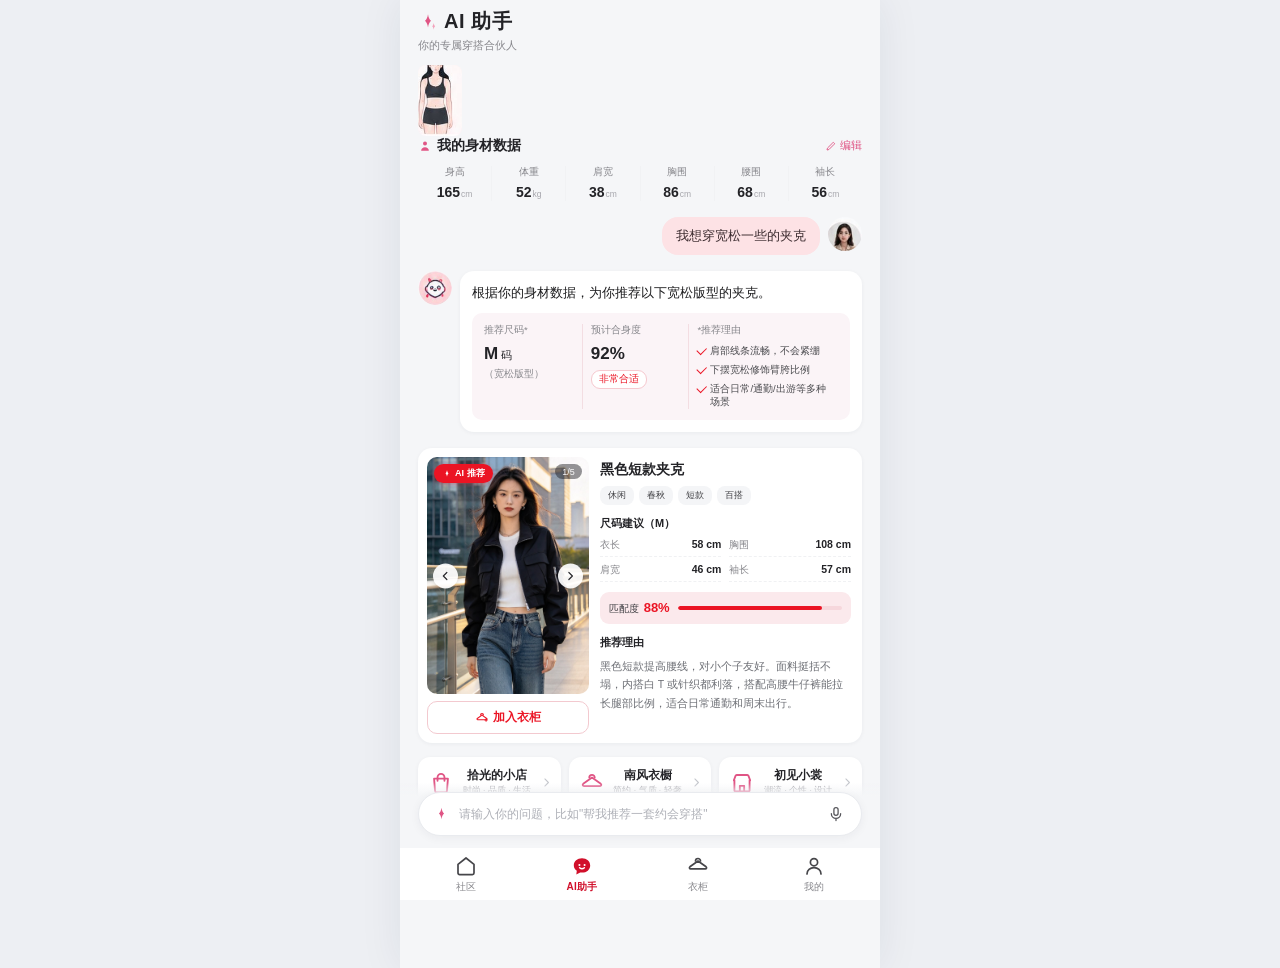
==== ai.html @ d9ad6626 "feat: 衣境前端（单页应用 + API 数据层 + 五大页面）" ====
<!DOCTYPE html>
<html lang="zh-CN">
<head>
  <meta charset="UTF-8">
  <meta name="viewport" content="width=device-width, initial-scale=1.0, viewport-fit=cover">
  <meta name="theme-color" content="#F5F6F8">
  <title>AI 助手</title>
  <link rel="stylesheet" href="css/style.css">
  <link rel="stylesheet" href="css/sheet.css">
  <link rel="stylesheet" href="css/ai.css">
</head>
<body>
  <div class="app ai2-app">

    <!-- 页头 -->
    <header class="ai2-header">
      <div class="ai2-titles">
        <h1>
          <svg class="spark" viewBox="0 0 24 24" width="20" height="20" aria-hidden="true">
            <path d="M12 2.6c.5 3.8 1.8 6.4 3.6 8-1.8 1.6-3.1 4.2-3.6 8-.5-3.8-1.8-6.4-3.6-8 1.8-1.6 3.1-4.2 3.6-8z" fill="#E05585"/>
            <path d="M18.8 13.2c.3 1.9.9 3.2 1.8 4-1 .8-1.5 2.1-1.8 4-.3-1.9-.9-3.2-1.8-4 1-.8 1.5-2.1 1.8-4z" fill="#F2A3BC"/>
          </svg>
          AI 助手
        </h1>
        <p>你的专属穿搭合伙人</p>
      </div>
    </header>

    <main class="ai2-main" id="ai2Main">

      <!-- 我的身材数据 -->
      <section class="body-card">
        <div class="body-left">
          <img class="body-img" src="images/body-silhouette.png" alt="身材剪影">
        </div>
        <div class="body-right">
          <div class="body-head">
            <h2>
              <svg viewBox="0 0 24 24" width="14" height="14" aria-hidden="true">
                <circle cx="12" cy="7.6" r="3.4" fill="#E05585"/>
                <path d="M5.4 20c0-3.6 3-6 6.6-6s6.6 2.4 6.6 6z" fill="#E05585"/>
              </svg>
              我的身材数据
            </h2>
            <button class="edit-btn" id="btnEditBody">
              <svg viewBox="0 0 24 24" width="12" height="12"><path d="M4 20l.9-3.8L15.6 5.5a1.6 1.6 0 0 1 2.3 0l.6.6a1.6 1.6 0 0 1 0 2.3L7.8 19.1z" fill="none" stroke="currentColor" stroke-width="1.8" stroke-linejoin="round"/></svg>
              编辑
            </button>
          </div>
          <div class="body-metrics">
            <div class="metric"><span class="m-label">身高</span><p><b>165</b><i>cm</i></p></div>
            <div class="metric"><span class="m-label">体重</span><p><b>52</b><i>kg</i></p></div>
            <div class="metric"><span class="m-label">肩宽</span><p><b>38</b><i>cm</i></p></div>
            <div class="metric"><span class="m-label">胸围</span><p><b>86</b><i>cm</i></p></div>
            <div class="metric"><span class="m-label">腰围</span><p><b>68</b><i>cm</i></p></div>
            <div class="metric"><span class="m-label">袖长</span><p><b>56</b><i>cm</i></p></div>
          </div>
        </div>
      </section>

      <!-- 对话与推荐结果（新消息插入此容器末尾） -->
      <div id="ai2Msgs" class="ai2-msgs">

        <div class="msg-row row-user">
          <div class="bubble-user2">我想穿宽松一些的夹克</div>
          <img class="msg-av" src="images/user-avatar.jpg" alt="用户头像">
        </div>

        <div class="msg-row row-ai">
          <img class="msg-av" src="images/ai-avatar-2.jpg" alt="AI 头像">
          <div class="ai-reply">
            <p class="reply-text">根据你的身材数据，为你推荐以下宽松版型的夹克。</p>
            <div class="size-strip">
              <div class="ss-col">
                <span class="ss-label">推荐尺码*</span>
                <p class="ss-value"><b>M</b> 码</p>
                <span class="ss-sub">（宽松版型）</span>
              </div>
              <div class="ss-col">
                <span class="ss-label">预计合身度</span>
                <p class="ss-value"><b>92%</b></p>
                <span class="ss-badge">非常合适</span>
              </div>
              <div class="ss-col ss-col-reasons">
                <span class="ss-label">*推荐理由</span>
                <ul class="ss-reasons">
                  <li>肩部线条流畅，不会紧绷</li>
                  <li>下摆宽松修饰臂胯比例</li>
                  <li>适合日常/通勤/出游等多种场景</li>
                </ul>
              </div>
            </div>
          </div>
        </div>

        <!-- 推荐商品 -->
        <section class="product-card">
          <div class="p-gallery">
            <span class="p-flag">
              <svg viewBox="0 0 24 24" width="10" height="10" aria-hidden="true"><path d="M12 2.6c.5 3.8 1.8 6.4 3.6 8-1.8 1.6-3.1 4.2-3.6 8-.5-3.8-1.8-6.4-3.6-8 1.8-1.6 3.1-4.2 3.6-8z" fill="#fff"/></svg>
              AI 推荐
            </span>
            <span class="p-count" id="pCount">1/5</span>
            <img id="pImage" src="images/jack-1.jpg" alt="宽松拼色翻领夹克">
            <button class="p-nav p-prev" id="pPrev" aria-label="上一张">
              <svg viewBox="0 0 24 24" width="13" height="13"><path d="M14.5 5.5 8 12l6.5 6.5" fill="none" stroke="currentColor" stroke-width="2.2" stroke-linecap="round" stroke-linejoin="round"/></svg>
            </button>
            <button class="p-nav p-next" id="pNext" aria-label="下一张">
              <svg viewBox="0 0 24 24" width="13" height="13"><path d="m9 5.5 6.5 6.5L9 18.5" fill="none" stroke="currentColor" stroke-width="2.2" stroke-linecap="round" stroke-linejoin="round"/></svg>
            </button>
            <!-- 加入衣柜：位于轮播图正下方 -->
            <button class="add-closet-btn" id="btnAddCloset">
              <svg viewBox="0 0 24 24" width="14" height="14" aria-hidden="true">
                <path d="M14.5 7a2.5 2.5 0 1 0-5 0" fill="none" stroke="currentColor" stroke-width="1.8" stroke-linecap="round"/>
                <path d="M12 7 3.9 12.8c-.9.7-.4 2.1.7 2.1h14.8c1.1 0 1.6-1.4.7-2.1z" fill="none" stroke="currentColor" stroke-width="1.8" stroke-linejoin="round"/>
                <path d="M19 13.5v4M17 15.5h4" stroke="currentColor" stroke-width="1.8" stroke-linecap="round"/>
              </svg>
              加入衣柜
            </button>
          </div>
          <div class="p-detail">
            <h2 class="p-title" id="pTitle">宽松拼色翻领夹克</h2>
            <div class="p-chips" id="pChips">
              <span>休闲</span><span>春秋</span><span>宽松版型</span><span>百搭</span>
            </div>
            <h3 class="p-sub" id="pSizeTitle">尺码建议（M）</h3>
            <div class="p-size-table" id="pSizeTable">
              <p><span>衣长</span><b>66 cm</b></p>
              <p><span>胸围</span><b>118 cm</b></p>
              <p><span>肩宽</span><b>52 cm</b></p>
              <p><span>袖长</span><b>55 cm</b></p>
            </div>
            <div class="p-match" id="pMatch">
              <span class="pm-label">匹配度 <b id="pMatchNum">92%</b></span>
              <span class="pm-bar"><i id="pMatchBar" style="width:92%"></i></span>
            </div>
            <h3 class="p-sub">推荐理由</h3>
            <p class="p-reason" id="pReason">宽松落肩版型，能够很好地修饰肩部线条，同时对梨型身材友好，整体上身显瘦显气质，适合日常通勤和休闲场景。</p>
          </div>
        </section>
      </div>

      <!-- 推荐店铺（随商品切换） -->
      <section class="store-row" id="storeRow"></section>

      <div class="ai2-bottom-space"></div>
    </main>
  </div>

  <!-- 输入栏（固定） -->
  <div class="ai2-dock">
    <div class="ask2-bar">
      <svg class="ask2-star" viewBox="0 0 24 24" width="17" height="17" aria-hidden="true">
        <path d="M12 2.6c.5 3.8 1.8 6.4 3.6 8-1.8 1.6-3.1 4.2-3.6 8-.5-3.8-1.8-6.4-3.6-8 1.8-1.6 3.1-4.2 3.6-8z" fill="#E05585"/>
      </svg>
      <input id="ask2Input" type="text" placeholder='请输入你的问题，比如"帮我推荐一套约会穿搭"'
             autocomplete="off" enterkeyhint="send" aria-label="向 AI 助手提问">
      <button class="ask2-mic" id="ask2Mic" aria-label="语音输入">
        <svg viewBox="0 0 24 24" width="18" height="18">
          <rect x="9.2" y="3.4" width="5.6" height="10.4" rx="2.8" fill="none" stroke="currentColor" stroke-width="1.7"/>
          <path d="M5.8 11.6a6.2 6.2 0 0 0 12.4 0M12 17.8v3" fill="none" stroke="currentColor" stroke-width="1.7" stroke-linecap="round"/>
        </svg>
      </button>
    </div>
  </div>

  <!-- 底部导航 -->
  <nav class="tab-bar" id="tabBar" aria-label="底部导航">
    <button class="tab" data-tab="社区">
      <svg class="tab-ic" viewBox="0 0 24 24" width="24" height="24" aria-hidden="true">
        <path d="M4 10.4 12 4l8 6.4V19a1.6 1.6 0 0 1-1.6 1.6H5.6A1.6 1.6 0 0 1 4 19Z" fill="none" stroke="currentColor" stroke-width="1.7" stroke-linejoin="round"/>
      </svg>
      <span>社区</span>
    </button>
    <button class="tab is-active" data-tab="AI助手">
      <svg class="tab-ic" viewBox="0 0 24 24" width="24" height="24" aria-hidden="true">
        <path d="M12 4.2c-4.7 0-8.2 3-8.2 7 0 2.3 1.2 4.3 3 5.6l-.5 3.7 3.9-2.1c.6.1 1.2.2 1.8.2 4.7 0 8.2-3.1 8.2-7.2s-3.5-7.2-8.2-7.2z" fill="currentColor"/>
        <circle cx="9.4" cy="11" r="1.05" fill="#fff"/>
        <circle cx="14.6" cy="11" r="1.05" fill="#fff"/>
        <path d="M9.6 13.7c1.4 1.2 3.4 1.2 4.8 0" fill="none" stroke="#fff" stroke-width="1.4" stroke-linecap="round"/>
      </svg>
      <span>AI助手</span>
    </button>
    <button class="tab" data-tab="衣柜">
      <svg class="tab-ic" viewBox="0 0 24 24" width="24" height="24" aria-hidden="true">
        <path d="M14.5 7a2.5 2.5 0 1 0-5 0" fill="none" stroke="currentColor" stroke-width="1.7" stroke-linecap="round"/>
        <path d="M12 7 3.9 12.8c-.9.7-.4 2.1.7 2.1h14.8c1.1 0 1.6-1.4.7-2.1z" fill="none" stroke="currentColor" stroke-width="1.7" stroke-linejoin="round"/>
      </svg>
      <span>衣柜</span>
    </button>
    <button class="tab" data-tab="我的">
      <svg class="tab-ic" viewBox="0 0 24 24" width="24" height="24" aria-hidden="true">
        <circle cx="12" cy="8.2" r="3.6" fill="none" stroke="currentColor" stroke-width="1.7"/>
        <path d="M5 20c0-3.8 3.1-6.3 7-6.3s7 2.5 7 6.3" fill="none" stroke="currentColor" stroke-width="1.7" stroke-linecap="round"/>
      </svg>
      <span>我的</span>
    </button>
  </nav>

  <div class="toast" id="toast" role="status" aria-live="polite"></div>

  <script src="js/common.js"></script>
  <script src="js/api/client.js"></script>
  <script src="js/ui-sheet.js"></script>
  <script src="js/ai.js"></script>
</body>
</html>
---- css/style.css ----
/* ============================================================
   时尚穿搭社区 · 移动端 H5
   375px 视口基准，max-width 480 容器居中
   ============================================================ */

/* ---------- Design Tokens ---------- */
:root {
  --brand: #D1102B;              /* 主红：激活态 / 品牌色 */
  --brand-soft: #FEEBEF;         /* 场景激活浅粉底 */
  --bg-page: #FAFBFD;            /* 页面背景 */
  --bg-card: #FFFFFF;            /* 卡片 */
  --bg-fill: #F4F5F7;            /* 未选中 pill / 搜索框 */
  --bg-fill-press: #EAECEF;      /* 未选中按压态 */
  --text-1: #1C1C1E;             /* 主文字 */
  --text-2: #3E3E42;             /* 场景未选中文字 */
  --text-3: #86868B;             /* 用户名 / 点赞数 */
  --text-4: #A6A6AC;             /* 搜索占位符 */
  --tag-overlay: rgba(16, 16, 22, 0.42);  /* 图上标签遮罩 */
  --divider: rgba(255, 255, 255, 0.45);   /* 标签内分隔线 */
  --shadow-card: 0 1px 4px rgba(26, 35, 66, 0.05);
  --shadow-header: 0 2px 10px rgba(26, 35, 66, 0.06);

  --radius-card: 12px;
  --radius-tag: 6px;
  --radius-scene: 8px;

  --page-pad: 18px;              /* 页面左右留白 */
  --col-gap: 8px;                /* 双列间距 */
  --row-gap: 10px;               /* 区块纵向间距 */
}

/* ---------- Reset / Base ---------- */
* { margin: 0; padding: 0; box-sizing: border-box; }

html {
  /* 锁定字体缩放：系统/微信调整大字体时不影响页面布局 */
  -webkit-text-size-adjust: 100% !important;
  -moz-text-size-adjust: 100% !important;
  text-size-adjust: 100% !important;
}

body {
  font-family: -apple-system, BlinkMacSystemFont, "PingFang SC",
    "HarmonyOS Sans SC", "MiSans", "Microsoft YaHei", sans-serif;
  background: #EDEFF3;           /* 桌面端两侧底色，手机端不可见 */
  color: var(--text-1);
  -webkit-font-smoothing: antialiased;
  -webkit-tap-highlight-color: transparent;
}

button {
  font-family: inherit;
  border: 0;
  background: none;
  cursor: pointer;
  color: inherit;
}

button:focus-visible,
input, textarea, select {
  font-family: inherit;
  appearance: none;
  -webkit-appearance: none;
  border-radius: 0;
}

input:focus-visible {
  outline: 2px solid var(--brand);
  outline-offset: 2px;
  border-radius: 4px;
}

img { display: block; }

/* ---------- 应用容器 ---------- */
.app {
  max-width: 480px;
  padding-top: env(safe-area-inset-top);
  min-height: 100dvh;
  margin: 0 auto;
  background: var(--bg-page);
  position: relative;
  padding-bottom: calc(64px + env(safe-area-inset-bottom));
}

/* ---------- 状态栏 + 搜索（吸顶） ---------- */
.top-sticky {
  position: sticky;
  top: 0;
  z-index: 100;
  background: var(--bg-page);
  transition: box-shadow 0.25s ease;
}
.top-sticky.is-scrolled { box-shadow: var(--shadow-header); }


/* 搜索栏 */
.search-row { padding: 4px var(--page-pad) 0; }
.search-box {
  display: flex;
  align-items: center;
  gap: 8px;
  height: 38px;
  padding: 0 14px;
  background: var(--bg-fill);
  border-radius: 19px;
  border: 1px solid rgba(20, 30, 60, 0.04);
  cursor: text;
  transition: background 0.2s ease;
}
.search-box:focus-within { background: #FFFFFF; }
.search-ic { color: var(--text-4); flex-shrink: 0; }
.search-box input {
  font-size: 16px;
  flex: 1;
  min-width: 0;
  border: 0;
  background: transparent;
  font-size: 13px;
  color: var(--text-1);
}
.search-box input::placeholder { color: var(--text-4); }
.search-box input:focus { outline: none; }
.search-box input::-webkit-search-cancel-button { -webkit-appearance: none; }

/* ---------- 身材筛选 pills ---------- */
.pill-row {
  display: flex;
  gap: 10px;
  padding: var(--row-gap) var(--page-pad) 0;
  overflow-x: auto;
  scrollbar-width: none;
}
.pill-row::-webkit-scrollbar { display: none; }

.pill {
  flex-shrink: 0;
  height: 32px;
  padding: 0 19px;
  border-radius: 16px;
  background: var(--bg-fill);
  color: var(--text-1);
  font-size: 13px;
  font-weight: 500;
  transition: background 0.2s ease, color 0.2s ease, transform 0.12s ease;
}
.pill:active { transform: scale(0.95); }
.pill.is-active {
  background: var(--brand);
  color: #FFFFFF;
  font-weight: 600;
}

/* ---------- 场景筛选 ---------- */
.scene-row {
  display: flex;
  gap: 8px;
  padding: var(--row-gap) var(--page-pad) 0;
  overflow-x: auto;
  scrollbar-width: none;
}
.scene-row::-webkit-scrollbar { display: none; }

.scene {
  flex-shrink: 0;
  height: 26px;
  padding: 0 11px;
  border-radius: var(--radius-scene);
  background: var(--bg-fill);
  color: var(--text-2);
  font-size: 12px;
  transition: background 0.2s ease, color 0.2s ease;
}
.scene.is-active {
  background: var(--brand-soft);
  color: var(--brand);
  font-weight: 600;
}

/* ---------- 双列内容流 ---------- */
.feed {
  display: flex;
  gap: var(--col-gap);
  padding: var(--row-gap) var(--page-pad) 16px;
  align-items: flex-start;
}
.feed-col {
  flex: 1;
  min-width: 0;
  display: flex;
  flex-direction: column;
  gap: var(--col-gap);
}

/* ---------- 卡片 ---------- */
.card {
  background: var(--bg-card);
  border-radius: var(--radius-card);
  overflow: hidden;
  box-shadow: var(--shadow-card);
  transition: transform 0.15s ease;
}
.card:active { transform: scale(0.977); }
.card.is-entering { animation: cardIn 0.3s ease; }
@keyframes cardIn {
  from { transform: translateY(6px); }
  to   { transform: translateY(0); }
}

.card-media {
  position: relative;
  width: 100%;
}
.card-media img {
  width: 100%;
  height: auto;
  background: #EDEFF2;
}
/* 图片直接可见，不依赖脚本类名，任何环境下都不会空白 */

/* 图上标签遮罩（覆盖素材中的原生标签） */
.card-tags {
  position: absolute;
  left: 5px;
  bottom: 5px;
  display: inline-flex;
  align-items: center;
  gap: 7px;
  height: 21px;
  padding: 0 9px;
  border-radius: var(--radius-tag);
  background: var(--tag-overlay);
  backdrop-filter: blur(6px);
  -webkit-backdrop-filter: blur(6px);
  color: #FFFFFF;
  font-size: 10px;
  letter-spacing: 0.3px;
  white-space: nowrap;
}
.card-tags i {
  width: 1px;
  height: 10px;
  background: var(--divider);
}

.card-body { padding: 9px 10px 10px; }

.card-title {
  font-size: 13px;
  line-height: 1.45;
  font-weight: 500;
  color: var(--text-1);
  display: -webkit-box;
  -webkit-box-orient: vertical;
  -webkit-line-clamp: 2;
  line-clamp: 2;
  overflow: hidden;
  overflow-wrap: anywhere;
}

.card-meta {
  margin-top: 8px;
  display: flex;
  align-items: center;
  justify-content: space-between;
}

.card-user {
  display: flex;
  align-items: center;
  gap: 5px;
  min-width: 0;
}
.card-avatar {
  width: 20px;
  height: 20px;
  border-radius: 50%;
  object-fit: cover;
  flex-shrink: 0;
}
.card-name {
  font-size: 11px;
  color: var(--text-3);
  white-space: nowrap;
  overflow: hidden;
  text-overflow: ellipsis;
}

.card-like {
  display: flex;
  align-items: center;
  gap: 3px;
  color: var(--text-3);
  padding: 2px 0 2px 8px;
  flex-shrink: 0;
}
.card-like svg { width: 15px; height: 15px; }
.card-like .like-count {
  font-size: 11px;
  font-variant-numeric: tabular-nums;
  min-width: 22px;
  text-align: left;
}
.card-like.is-liked { color: var(--brand); }
.card-like.is-liked .heart-path { fill: var(--brand); stroke: var(--brand); }
.card-like.is-popping svg { animation: pop 0.35s ease; }
@keyframes pop {
  0% { transform: scale(1); }
  40% { transform: scale(1.35); }
  100% { transform: scale(1); }
}

/* ---------- 空状态 ---------- */
.empty {
  padding: 48px 0 64px;
  text-align: center;
}
.empty-title { margin-top: 14px; font-size: 14px; color: var(--text-2); }
.empty-sub { margin-top: 6px; font-size: 12px; color: var(--text-4); }

/* ---------- 底部导航 ---------- */
.tab-bar {
  position: fixed;
  left: 50%;
  bottom: 0;
  transform: translateX(-50%);
  width: 100%;
  max-width: 480px;
  background: #FFFFFF;
  display: flex;
  padding: 6px 8px calc(6px + env(safe-area-inset-bottom));
  z-index: 200;
}
.tab {
  flex: 1;
  display: flex;
  flex-direction: column;
  align-items: center;
  gap: 2px;
  color: #46464A;
  transition: color 0.2s ease, transform 0.12s ease;
}
.tab:active { transform: scale(0.92); }
.tab span {
  font-size: 10px;
  letter-spacing: 0.3px;
  color: var(--text-3);
}
.tab.is-active { color: var(--brand); }
.tab.is-active span { color: var(--brand); font-weight: 600; }

/* ---------- Toast ---------- */
.toast {
  position: fixed;
  left: 50%;
  bottom: calc(88px + env(safe-area-inset-bottom));
  transform: translateX(-50%) translateY(8px);
  background: rgba(24, 24, 28, 0.88);
  color: #FFFFFF;
  font-size: 12px;
  padding: 8px 16px;
  border-radius: 18px;
  opacity: 0;
  pointer-events: none;
  transition: opacity 0.25s ease, transform 0.25s ease;
  z-index: 300;
  white-space: nowrap;
}
.toast.is-show { opacity: 1; transform: translateX(-50%) translateY(0); }

/* ---------- 减弱动效偏好 ---------- */
@media (prefers-reduced-motion: reduce) {
  *, *::before, *::after {
    animation: none !important;
    transition: none !important;
  }
}

/* ---------- 桌面端微调 ---------- */
@media (min-width: 500px) {
  .app { box-shadow: 0 0 40px rgba(30, 40, 80, 0.08); }
}
---- css/sheet.css ----
/* ============================================================
   公共组件样式 · 底部弹层 Sheet
   ============================================================ */

.sheet-overlay {
  position: fixed;
  inset: 0;
  z-index: 500;
  background: rgba(20, 20, 28, 0.42);
  opacity: 0;
  pointer-events: none;
  transition: opacity 0.25s ease;
  display: flex;
  align-items: flex-end;
  justify-content: center;
}
.sheet-overlay.is-open {
  opacity: 1;
  pointer-events: auto;
}

.sheet-panel {
  width: 100%;
  max-width: 480px;
  max-height: 78dvh;
  display: flex;
  flex-direction: column;
  background: #FFFFFF;
  border-radius: 20px 20px 0 0;
  padding-bottom: env(safe-area-inset-bottom);
  transform: translateY(24px);
  transition: transform 0.28s cubic-bezier(0.32, 0.72, 0, 1);
}
.sheet-overlay.is-open .sheet-panel { transform: translateY(0); }

.sheet-grab {
  width: 36px;
  height: 4px;
  border-radius: 2px;
  background: #E3E4E8;
  margin: 8px auto 0;
  flex-shrink: 0;
}

.sheet-head {
  display: flex;
  align-items: center;
  justify-content: space-between;
  padding: 10px 16px 8px;
  flex-shrink: 0;
}
.sheet-title {
  font-size: 15px;
  font-weight: 700;
  color: #232327;
}
.sheet-close {
  width: 30px;
  height: 30px;
  border-radius: 50%;
  display: flex;
  align-items: center;
  justify-content: center;
  color: #55555A;
  background: #F4F5F7;
}

.sheet-body {
  padding: 2px 16px 20px;
  overflow-y: auto;
  -webkit-overflow-scrolling: touch;
}

/* 弹层内通用元素 */
.sheet-list {
  display: grid;
  grid-template-columns: repeat(3, 1fr);
  gap: 10px;
}
.sheet-list-item img {
  width: 100%;
  aspect-ratio: 105 / 120;
  object-fit: cover;
  border-radius: 10px;
  background: #F6F6F4;
}
.sheet-list-item p {
  margin-top: 6px;
  font-size: 10.5px;
  color: var(--text-1);
  line-height: 1.35;
}
.sheet-list-item span {
  display: block;
  margin-top: 2px;
  font-size: 9.5px;
  color: var(--text-4);
}

.sheet-field {
  display: flex;
  flex-direction: column;
  gap: 8px;
}
.sheet-field label {
  font-size: 11.5px;
  color: var(--text-3);
}
.sheet-field input {
  font-size: 16px;
  height: 44px;
  border-radius: 12px;
  border: 1px solid #E9EBEF;
  background: #F8F9FB;
  padding: 0 14px;
  font-size: 14px;
  color: var(--text-1);
  font-family: inherit;
}
.sheet-field input:focus {
  outline: none;
  border-color: var(--brand, #F40B29);
  background: #FFFFFF;
}
.sheet-actions {
  margin-top: 16px;
  display: flex;
  gap: 9px;
}
.sheet-btn {
  flex: 1;
  height: 42px;
  border-radius: 21px;
  font-size: 13.5px;
  font-weight: 700;
  display: flex;
  align-items: center;
  justify-content: center;
}
.sheet-btn.primary {
  background: var(--brand, #F40B29);
  color: #FFFFFF;
}
.sheet-btn.ghost {
  background: #F4F5F7;
  color: var(--text-2);
}

/* 编辑胶囊：单品行 */
.cap-edit-item {
  display: flex;
  align-items: center;
  gap: 10px;
  padding: 8px 0;
  border-bottom: 1px solid #F3F4F6;
}
.cap-edit-item:last-child { border-bottom: 0; }
.cap-edit-item img {
  width: 46px;
  height: 40px;
  border-radius: 8px;
  object-fit: cover;
  background: #F6F6F4;
  flex-shrink: 0;
}
.cap-edit-item .ce-name {
  flex: 1;
  font-size: 12.5px;
  color: var(--text-1);
}
.cap-edit-item .ce-cat {
  font-size: 10px;
  color: var(--text-4);
  margin-left: 4px;
}
.cap-edit-remove {
  font-size: 11px;
  color: #D93025;
  padding: 6px 10px;
  border-radius: 12px;
  background: #FDECEC;
  flex-shrink: 0;
}
.cap-edit-empty {
  text-align: center;
  font-size: 12px;
  color: var(--text-4);
  padding: 24px 0;
}

/* ---------- 身材数据编辑 ---------- */
.metric-edit-grid {
  display: grid;
  grid-template-columns: 1fr 1fr;
  gap: 10px 12px;
}
.me-row {
  display: flex;
  flex-direction: column;
  gap: 5px;
}
.me-row label {
  font-size: 11px;
  color: var(--text-3);
}
.me-input {
  display: flex;
  align-items: center;
  gap: 5px;
  height: 42px;
  border-radius: 10px;
  border: 1px solid #E9EBEF;
  background: #F8F9FB;
  padding: 0 12px;
}
.me-input input {
  font-size: 16px;
  flex: 1;
  min-width: 0;
  border: 0;
  background: transparent;
  font-size: 14px;
  font-weight: 600;
  color: var(--text-1);
  font-family: inherit;
  outline: none;
  -moz-appearance: textfield;
  appearance: textfield;
}
.me-input input::-webkit-outer-spin-button,
.me-input input::-webkit-inner-spin-button { -webkit-appearance: none; margin: 0; }
.me-input span {
  font-size: 10px;
  color: var(--text-4);
  flex-shrink: 0;
}

/* ---------- 分类标签选择 ---------- */
.cat-picker {
  display: flex;
  gap: 8px;
}
.cat-picker button {
  height: 34px;
  padding: 0 16px;
  border-radius: 17px;
  background: #F4F5F7;
  color: var(--text-2);
  font-size: 12px;
  transition: background 0.2s ease, color 0.2s ease;
}
.cat-picker button.is-active {
  background: var(--brand, #F40B29);
  color: #FFFFFF;
  font-weight: 700;
}

/* ---------- 加入衣柜（AI 页） ---------- */
.add-closet-form {
  display: flex;
  flex-direction: column;
  gap: 14px;
}
.ac-preview {
  width: 84px;
  height: 88px;
  border-radius: 10px;
  overflow: hidden;
  background: #F6F6F4;
}
.ac-preview img {
  width: 100%;
  height: 100%;
  object-fit: cover;
}

/* ---------- 上传衣服（衣柜页） ---------- */
.upload-form {
  display: flex;
  flex-direction: column;
  gap: 14px;
}
.upload-pick {
  display: block;
  cursor: pointer;
}
.upload-preview {
  height: 132px;
  border-radius: 12px;
  border: 1.5px dashed #D8DBE2;
  background: #FAFBFC;
  display: flex;
  flex-direction: column;
  align-items: center;
  justify-content: center;
  gap: 8px;
  color: var(--text-4);
  font-size: 12px;
  overflow: hidden;
}
.upload-preview.has-img {
  border-style: solid;
  border-color: transparent;
  background: #F6F6F4;
}
.upload-preview img {
  width: 100%;
  height: 100%;
  object-fit: contain;
}
.upload-preview svg { color: #B9BBC2; }
---- css/ai.css ----
/* ============================================================
   AI 助手 · 宽松夹克推荐版（依赖 style.css 公共组件）
   ============================================================ */

/* ---------- 本页扩展 Token ---------- */
.ai2-app {
  --brand: #EB1424;            /* 本页主红 */
  --pink-icon: #E05585;        /* 星星 / 店铺图标玫粉 */
  --bubble-user2: #FDE2E5;     /* 用户气泡粉 */
  --strip-bg: #FBF4F7;         /* 尺码三列卡底 */
  --match-bg: #FBE9EC;         /* 匹配度卡底 */
  background: #F5F6F8;
}

/* ---------- 页头 ---------- */
.ai2-header {
  display: flex;
  align-items: flex-start;
  justify-content: space-between;
  padding: 8px var(--page-pad) 0;
}
.ai2-titles h1 {
  display: flex;
  align-items: center;
  gap: 6px;
  font-size: 20px;
  font-weight: 700;
  color: #232327;
  letter-spacing: 0.5px;
}
.ai2-titles p {
  margin-top: 3px;
  font-size: 11px;
  color: var(--text-3);
}
.record-btn {
  display: flex;
  align-items: center;
  gap: 4px;
  height: 28px;
  padding: 0 11px;
  margin-top: 2px;
  background: #FFFFFF;
  border: 1px solid #E9EBEF;
  border-radius: 14px;
  font-size: 10.5px;
  color: var(--text-2);
  transition: transform 0.12s ease;
}
.record-btn:active { transform: scale(0.95); }

/* ---------- 对话区公共 ---------- */
.ai2-main {
  padding: 12px var(--page-pad) 0;
  display: flex;
  flex-direction: column;
}
.msg-row {
  display: flex;
  align-items: flex-start;
  gap: 8px;
}
.msg-av {
  width: 34px;
  height: 34px;
  border-radius: 50%;
  object-fit: cover;
  flex-shrink: 0;
  background: var(--bubble-user2);
}
.msg-anim { animation: ai2In 0.3s ease; }
@keyframes ai2In {
  from { transform: translateY(8px); }
  to   { transform: translateY(0); }
}
}

/* ---------- 我的身材数据 ---------- */
.body-card {
  background: #FFFFFF;
  border-radius: 14px;
  box-shadow: var(--shadow-card);
  padding: 11px;
  display: flex;
  gap: 10px;
}
.body-img {
  width: 44px;
  height: 71px;
  object-fit: contain;
  border-radius: 8px;
  background: #FDF0F2;
  flex-shrink: 0;
}
.body-right { flex: 1; min-width: 0; }
.body-head {
  display: flex;
  align-items: center;
  justify-content: space-between;
}
.body-head h2 {
  display: flex;
  align-items: center;
  gap: 5px;
  font-size: 13.5px;
  font-weight: 700;
  color: #232327;
}
.edit-btn {
  display: flex;
  align-items: center;
  gap: 3px;
  font-size: 10.5px;
  color: var(--pink-icon);
  padding: 3px 0 3px 8px;
}
.body-metrics {
  margin-top: 10px;
  display: flex;
}
.metric {
  flex: 1;
  min-width: 0;
  text-align: center;
}
.metric + .metric { border-left: 1px solid #F1F2F4; }
.m-label {
  display: block;
  font-size: 9.5px;
  color: var(--text-3);
}
.metric p {
  margin-top: 4px;
  white-space: nowrap;
}
.metric b {
  font-size: 14px;
  font-weight: 700;
  color: #232327;
  font-variant-numeric: tabular-nums;
}
.metric i {
  font-style: normal;
  font-size: 8.5px;
  color: var(--text-4);
  margin-left: 1px;
}

/* ---------- 用户气泡 ---------- */
.row-user {
  margin-top: 16px;
  justify-content: flex-end;
}
.bubble-user2 {
  max-width: 72%;
  background: var(--bubble-user2);
  border-radius: 16px;
  padding: 10px 14px;
  font-size: 13px;
  color: #3A2A2E;
  overflow-wrap: anywhere;
}

/* ---------- AI 回复 ---------- */
.row-ai { margin-top: 16px; }
.ai-reply {
  flex: 1;
  min-width: 0;
  background: #FFFFFF;
  border-radius: 14px;
  box-shadow: var(--shadow-card);
  padding: 12px;
}
.reply-text {
  font-size: 12.5px;
  line-height: 1.6;
  color: var(--text-1);
}

/* 尺码三列卡 */
.size-strip {
  margin-top: 10px;
  background: var(--strip-bg);
  border-radius: 10px;
  padding: 11px 10px;
  display: flex;
  align-items: stretch;
}
.ss-col {
  flex: 1;
  min-width: 0;
  padding: 0 8px;
}
.ss-col:first-child { padding-left: 2px; }
.ss-col + .ss-col { border-left: 1px solid #F3DDE2; }
.ss-col-reasons { flex: 1.5; }
.ss-label {
  display: block;
  font-size: 9.5px;
  color: var(--text-3);
  white-space: nowrap;
}
.ss-value {
  margin-top: 7px;
  color: #232327;
  white-space: nowrap;
  font-size: 11px;
}
.ss-value b {
  font-size: 17px;
  font-weight: 700;
}
.ss-sub {
  display: block;
  margin-top: 4px;
  font-size: 9.5px;
  color: var(--text-3);
  white-space: nowrap;
}
.ss-badge {
  display: inline-block;
  margin-top: 6px;
  background: #FFFFFF;
  color: var(--brand);
  border: 1px solid #F6C9CF;
  font-size: 9.5px;
  padding: 2px 7px;
  border-radius: 9px;
}
.ss-reasons {
  list-style: none;
  margin-top: 7px;
  display: flex;
  flex-direction: column;
  gap: 5px;
}
.ss-reasons li {
  position: relative;
  padding-left: 13px;
  font-size: 9.5px;
  line-height: 1.45;
  color: #4A4A4E;
}
.ss-reasons li::before {
  content: '';
  position: absolute;
  left: 0;
  top: 3px;
  width: 8px;
  height: 4.5px;
  border-left: 1.6px solid var(--brand);
  border-bottom: 1.6px solid var(--brand);
  transform: rotate(-45deg);
}

/* ---------- 推荐商品卡 ---------- */
.product-card {
  margin-top: 16px;
  background: #FFFFFF;
  border-radius: 14px;
  box-shadow: var(--shadow-card);
  padding: 9px;
  display: flex;
  gap: 11px;
}
.p-gallery {
  position: relative;
  flex: 0 0 38%;
  min-width: 0;
}
.p-gallery img {
  width: 100%;
  aspect-ratio: 307 / 450;
  object-fit: cover;
  border-radius: 10px;
  background: #E8E8EA;
}
.p-flag {
  position: absolute;
  left: 7px;
  top: 7px;
  z-index: 2;
  display: flex;
  align-items: center;
  gap: 3px;
  background: var(--brand);
  color: #FFFFFF;
  font-size: 9px;
  font-weight: 600;
  padding: 3px 8px;
  border-radius: 10px;
  box-shadow: 0 1px 4px rgba(235, 20, 36, 0.35);
}
.p-count {
  position: absolute;
  right: 7px;
  top: 7px;
  z-index: 2;
  background: rgba(20, 20, 24, 0.45);
  color: #FFFFFF;
  font-size: 9px;
  padding: 2.5px 7px;
  border-radius: 9px;
  font-variant-numeric: tabular-nums;
}
.p-nav {
  position: absolute;
  top: 50%;
  transform: translateY(-50%);
  z-index: 2;
  width: 25px;
  height: 25px;
  border-radius: 50%;
  background: rgba(255, 255, 255, 0.92);
  color: #2A2A2E;
  display: flex;
  align-items: center;
  justify-content: center;
  box-shadow: 0 1px 5px rgba(0, 0, 0, 0.14);
  transition: transform 0.12s ease;
}
.p-nav:active { transform: translateY(-50%) scale(0.9); }
.p-prev { left: 6px; }
.p-next { right: 6px; }

.p-detail {
  flex: 1;
  min-width: 0;
  padding: 4px 2px 4px 0;
}
.p-title {
  font-size: 14px;
  font-weight: 700;
  color: #232327;
  white-space: nowrap;
  overflow: hidden;
  text-overflow: ellipsis;
}
.p-chips {
  margin-top: 7px;
  display: flex;
  flex-wrap: wrap;
  gap: 5px;
}
.p-chips span {
  background: #F4F5F7;
  color: var(--text-2);
  font-size: 9px;
  padding: 3px 8px;
  border-radius: 8px;
  white-space: nowrap;
}
.p-sub {
  margin-top: 11px;
  font-size: 11px;
  font-weight: 700;
  color: #232327;
}
.p-size-table {
  margin-top: 7px;
  display: grid;
  grid-template-columns: 1fr 1fr;
  gap: 6px 8px;
}
.p-size-table p {
  display: flex;
  align-items: baseline;
  justify-content: space-between;
  font-size: 10px;
  color: var(--text-3);
  border-bottom: 1px dashed #F0F1F3;
  padding-bottom: 4px;
}
.p-size-table b {
  font-weight: 600;
  font-size: 10.5px;
  color: #232327;
  font-variant-numeric: tabular-nums;
}

.p-match {
  margin-top: 10px;
  width: 100%;
  display: flex;
  align-items: center;
  gap: 8px;
  background: var(--match-bg);
  border-radius: 9px;
  padding: 8px 9px;
  color: #6E7076;
  cursor: default;
}
.pm-label {
  flex-shrink: 0;
  font-size: 10px;
  color: var(--text-2);
  white-space: nowrap;
}
.pm-label b {
  color: var(--brand);
  font-size: 13px;
  font-weight: 700;
  margin-left: 2px;
}
.pm-bar {
  flex: 1;
  height: 4px;
  border-radius: 2px;
  background: #F6D7DC;
  overflow: hidden;
}
.pm-bar i {
  display: block;
  height: 100%;
  border-radius: 2px;
  background: var(--brand);
}
.p-reason {
  margin-top: 7px;
  font-size: 10.5px;
  line-height: 1.75;
  color: #6E7076;
}

/* ---------- 推荐店铺 ---------- */
.store-row {
  margin-top: 14px;
  display: flex;
  gap: 8px;
}
.store-card {
  flex: 1;
  min-width: 0;
  background: #FFFFFF;
  border-radius: 12px;
  box-shadow: var(--shadow-card);
  padding: 11px 8px 11px 10px;
  display: flex;
  flex-direction: row;
  align-items: center;
  gap: 7px;
  transition: transform 0.12s ease;
}
.store-card:active { transform: scale(0.97); }
.store-ic { flex-shrink: 0; }
.store-txt {
  display: flex;
  flex-direction: column;
  gap: 2px;
  min-width: 0;
  flex: 1;
}
.store-txt b {
  font-size: 11.5px;
  font-weight: 700;
  color: #232327;
  white-space: nowrap;
  overflow: hidden;
  text-overflow: ellipsis;
}
.store-txt i {
  font-style: normal;
  font-size: 8.5px;
  color: var(--text-4);
  white-space: nowrap;
  overflow: hidden;
  text-overflow: ellipsis;
}
.store-arrow { color: #C4C6CC; flex-shrink: 0; }

/* ---------- 输入栏（固定） ---------- */
.ai2-dock {
  position: fixed;
  left: 50%;
  bottom: calc(56px + env(safe-area-inset-bottom));
  transform: translateX(-50%);
  width: 100%;
  max-width: 480px;
  padding: 9px var(--page-pad) 8px;
  background: linear-gradient(to top, #F5F6F8 78%, rgba(245, 246, 248, 0));
  z-index: 150;
}
.ask2-bar {
  display: flex;
  align-items: center;
  gap: 9px;
  height: 44px;
  padding: 0 14px;
  background: #FFFFFF;
  border: 1px solid #E9EBEF;
  border-radius: 22px;
  box-shadow: 0 2px 10px rgba(30, 35, 60, 0.05);
}
.ask2-star { flex-shrink: 0; }
.ask2-bar input {
  font-size: 16px;
  flex: 1;
  min-width: 0;
  border: 0;
  background: transparent;
  font-size: 12px;
  color: var(--text-1);
}
.ask2-bar input::placeholder { color: #AEB0B7; }
.ask2-bar input:focus { outline: none; }
.ask2-mic {
  flex-shrink: 0;
  color: #55555A;
  display: flex;
  padding: 2px;
}

/* ---------- 底部留白 ---------- */
.ai2-bottom-space {
  height: calc(96px + env(safe-area-inset-bottom));
}

/* ---------- 加入衣柜按钮（轮播图正下方，与图片同宽） ---------- */
.add-closet-btn {
  margin-top: 7px;
  width: 100%;
  height: 33px;
  border-radius: 10px;
  background: #FFFFFF;
  border: 1px solid #F3C9CF;
  color: var(--brand);
  font-size: 11.5px;
  font-weight: 700;
  letter-spacing: 0.2px;
  display: flex;
  align-items: center;
  justify-content: center;
  gap: 4px;
  transition: transform 0.12s ease, background 0.2s ease;
}
.add-closet-btn:active {
  transform: scale(0.97);
  background: #FFF5F6;
}

/* 翻页箭头以图片区域（扣除按钮高度）为居中基准 */
.p-gallery .p-nav {
  top: calc((100% - 40px) / 2);
}
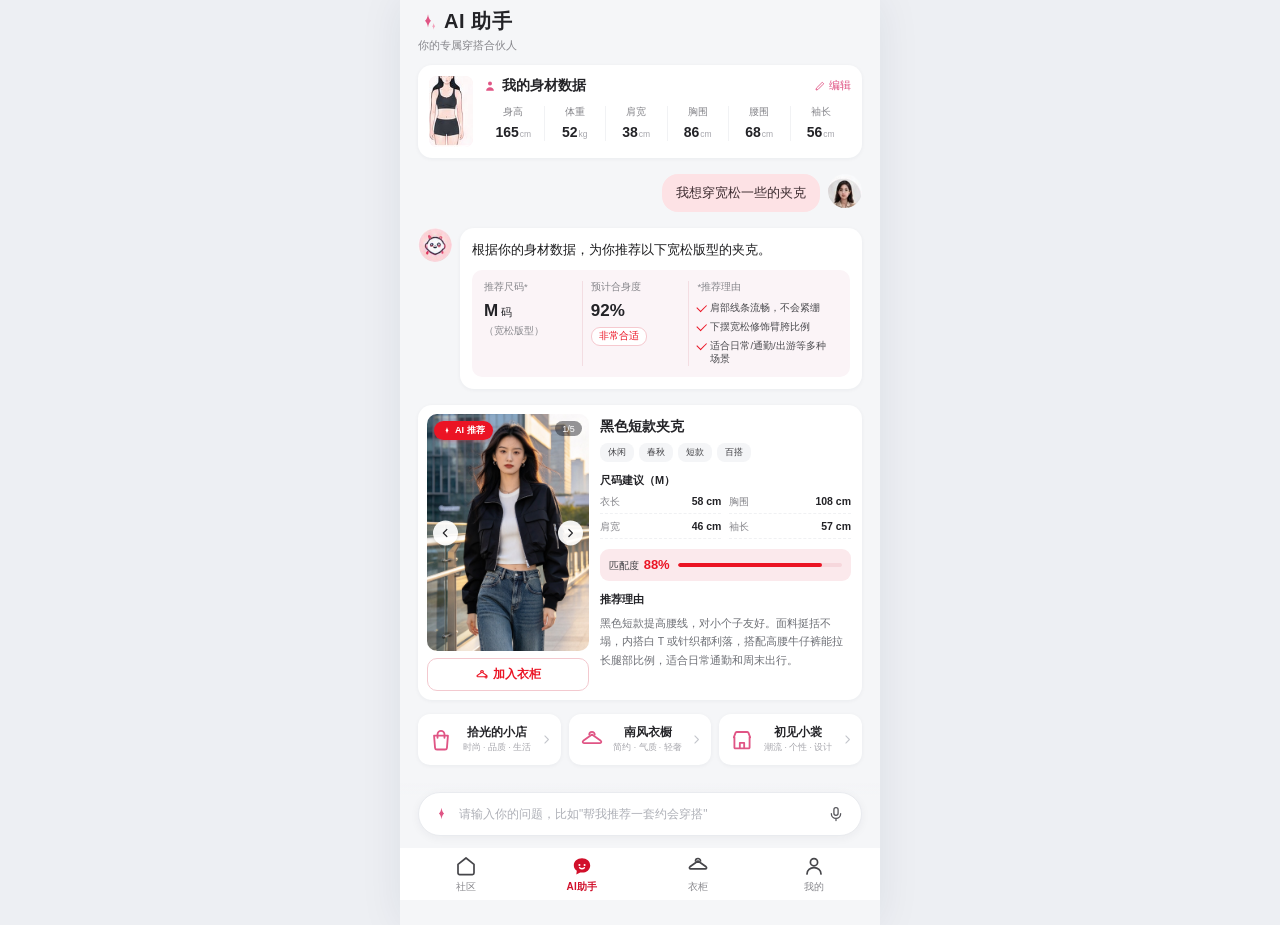
==== commit 01703d3e: "feat: 衣境前端（单页应用 + API 数据层 + 五大页面）" ====
--- a/ai.html
+++ b/ai.html
@@ -5,9 +5,9 @@
   <meta name="viewport" content="width=device-width, initial-scale=1.0, viewport-fit=cover">
   <meta name="theme-color" content="#F5F6F8">
   <title>AI 助手</title>
-  <link rel="stylesheet" href="css/style.css">
-  <link rel="stylesheet" href="css/sheet.css">
-  <link rel="stylesheet" href="css/ai.css">
+  <link rel="stylesheet" href="css/style.css?v=2136">
+  <link rel="stylesheet" href="css/sheet.css?v=2136">
+  <link rel="stylesheet" href="css/ai.css?v=2136">
 </head>
 <body>
   <div class="app ai2-app">
@@ -199,9 +199,9 @@
 
   <div class="toast" id="toast" role="status" aria-live="polite"></div>
 
-  <script src="js/common.js"></script>
-  <script src="js/api/client.js"></script>
-  <script src="js/ui-sheet.js"></script>
-  <script src="js/ai.js"></script>
+  <script src="js/common.js?v=2136"></script>
+  <script src="js/api/client.js?v=2136"></script>
+  <script src="js/ui-sheet.js?v=2136"></script>
+  <script src="js/ai.js?v=2136"></script>
 </body>
 </html>
--- a/css/ai.css
+++ b/css/ai.css
@@ -72,7 +72,6 @@
 @keyframes ai2In {
   from { transform: translateY(8px); }
   to   { transform: translateY(0); }
-}
 }
 
 /* ---------- 我的身材数据 ---------- */
